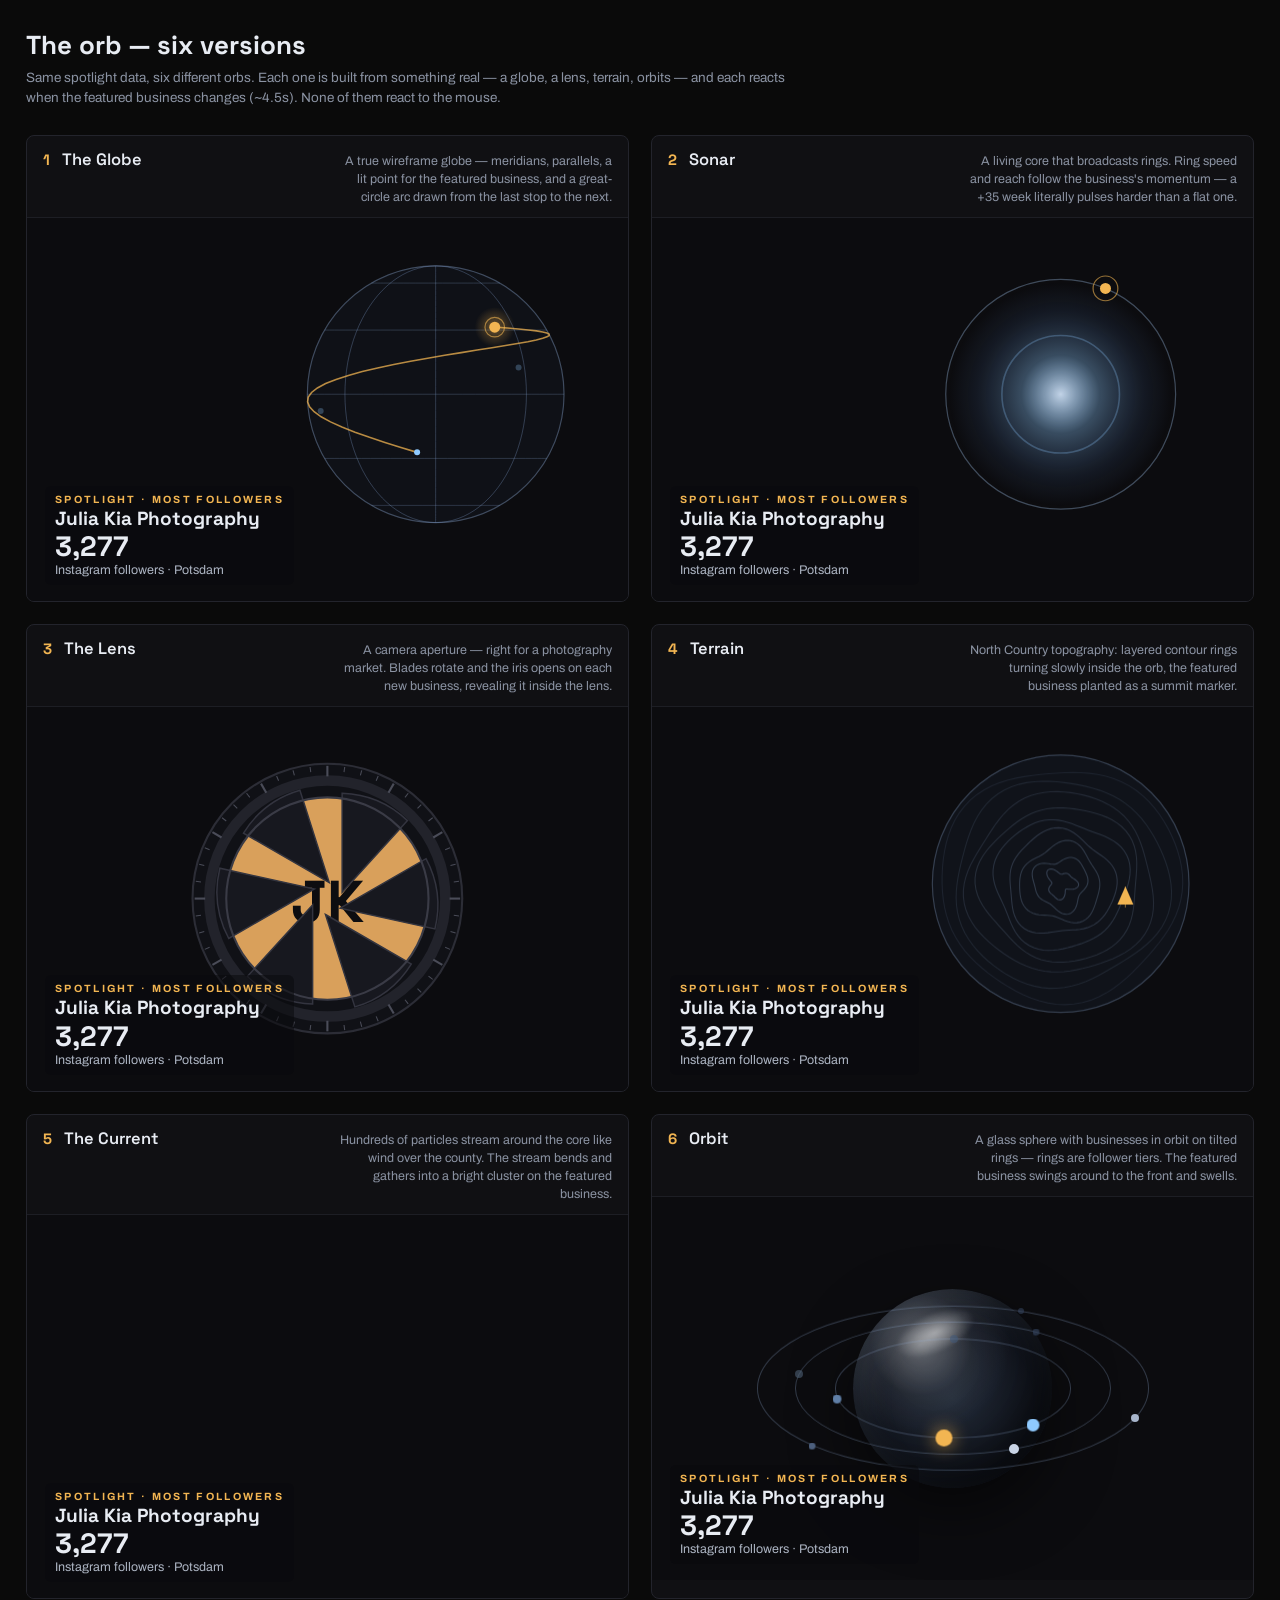
==== orbs.html @ 3eefdba8 "pulse sync: orbs.html" ====
<!DOCTYPE html>
<html lang="en">
<head>
<meta charset="utf-8">
<meta name="viewport" content="width=device-width, initial-scale=1">
<title>Spotlight — six orbs</title>
<link rel="preconnect" href="https://fonts.googleapis.com">
<link href="https://fonts.googleapis.com/css2?family=Space+Grotesk:wght@500;600;700&family=Archivo:wght@400;500;600;700&display=swap" rel="stylesheet">
<style>
  * { margin:0; padding:0; box-sizing:border-box; }
  body { background:#0a0a0a; color:#e8ecf3; font-family:'Archivo',system-ui,sans-serif; padding:28px 26px 60px; }
  h1 { font-family:'Space Grotesk',sans-serif; font-size:26px; font-weight:700; }
  .sub { color:#8b93a3; font-size:13.5px; margin-top:6px; max-width:780px; line-height:1.5; }
  .grid { display:grid; grid-template-columns:1fr 1fr; gap:22px; margin-top:26px; }
  @media (max-width: 980px) { .grid { grid-template-columns:1fr; } }
  .concept { border:1px solid #23242c; background:#101013; border-radius:8px; overflow:hidden; }
  .chead { padding:13px 16px 11px; border-bottom:1px solid #1d1e24; display:flex; gap:12px; align-items:baseline; }
  .cnum { font-family:'Space Grotesk',sans-serif; font-weight:700; color:#f2b552; font-size:15px; }
  .cname { font-family:'Space Grotesk',sans-serif; font-weight:600; font-size:16.5px; }
  .cdesc { color:#8b93a3; font-size:12.5px; margin-left:auto; text-align:right; max-width:48%; line-height:1.45; }
  .stage { position:relative; aspect-ratio:16/10.2; overflow:hidden; background:#0c0c0f; }
  .stage canvas { position:absolute; inset:0; width:100%; height:100%; }
  .eyebrow { font-size:10.5px; font-weight:700; letter-spacing:.22em; text-transform:uppercase; color:#f2b552; }
  .biz { font-family:'Space Grotesk',sans-serif; font-weight:700; font-size:19px; line-height:1.12; }
  .bignum { font-family:'Space Grotesk',sans-serif; font-weight:700; font-size:28px; line-height:1; }
  .cap { color:#aeb6c4; font-size:12.5px; }
  .label { position:absolute; left:18px; bottom:16px; display:grid; gap:3px; max-width:46%; z-index:5;
    background:rgba(10,10,13,.55); padding:8px 10px; border-radius:6px; }

  /* 3 · aperture */
  .ap-wrap { position:absolute; inset:0; display:grid; place-items:center; }
  .ap-svg { width:78%; height:88%; }
  .ap-rotor { transform-origin:200px 160px; transition:transform 1.4s cubic-bezier(.55,.06,.25,1); }
  .ap-core { transition:opacity .8s ease; }
  .ap-initial { font-family:'Space Grotesk',sans-serif; font-weight:700; fill:#0d0d10; }

  /* 6 · glass orbit */
  .glass { position:absolute; border-radius:50%;
    background:
      radial-gradient(circle at 34% 28%, rgba(255,255,255,.34) 0%, rgba(255,255,255,.06) 26%, rgba(255,255,255,0) 46%),
      radial-gradient(circle at 50% 55%, rgba(116,158,214,.20) 0%, rgba(64,92,138,.14) 52%, rgba(16,20,30,.25) 82%, rgba(6,8,12,.5) 100%);
    box-shadow: inset -18px -22px 44px rgba(0,0,0,.55), inset 10px 12px 30px rgba(180,205,240,.14), 0 24px 60px rgba(0,0,0,.5); }
  .glass-shine { position:absolute; border-radius:50%; background:radial-gradient(closest-side, rgba(255,255,255,.5), transparent);
    transform:rotate(-24deg); filter:blur(1px); }
  .orbitring { position:absolute; border:1.5px solid rgba(150,175,215,.30); border-radius:50%; transform:translate(-50%,-50%); }
  .orbit-scene { position:absolute; inset:0; perspective:900px; }
  .orbit-mid { position:absolute; left:50%; top:50%; transform-style:preserve-3d; }
  .planet { position:absolute; border-radius:50%; transform:translate(-50%,-50%); }
</style>
</head>
<body>
<h1>The orb — six versions</h1>
<p class="sub">Same spotlight data, six different orbs. Each one is built from something real — a globe, a lens, terrain, orbits — and each reacts when the featured business changes (~4.5s). None of them react to the mouse.</p>

<div class="grid">

  <section class="concept">
    <div class="chead"><span class="cnum">1</span><span class="cname">The Globe</span>
      <span class="cdesc">A true wireframe globe — meridians, parallels, a lit point for the featured business, and a great-circle arc drawn from the last stop to the next.</span></div>
    <div class="stage"><canvas id="orb1"></canvas><div class="label" data-label></div></div>
  </section>

  <section class="concept">
    <div class="chead"><span class="cnum">2</span><span class="cname">Sonar</span>
      <span class="cdesc">A living core that broadcasts rings. Ring speed and reach follow the business's momentum — a +35 week literally pulses harder than a flat one.</span></div>
    <div class="stage"><canvas id="orb2"></canvas><div class="label" data-label></div></div>
  </section>

  <section class="concept">
    <div class="chead"><span class="cnum">3</span><span class="cname">The Lens</span>
      <span class="cdesc">A camera aperture — right for a photography market. Blades rotate and the iris opens on each new business, revealing it inside the lens.</span></div>
    <div class="stage"><div class="ap-wrap">
      <svg class="ap-svg" viewBox="0 0 400 320">
        <circle cx="200" cy="160" r="128" fill="#101116" stroke="#2c2d36" stroke-width="2"/>
        <circle cx="200" cy="160" r="112" fill="none" stroke="#22232b" stroke-width="10"/>
        <g id="apticks"></g>
        <clipPath id="apclip"><circle cx="200" cy="160" r="96"/></clipPath>
        <g clip-path="url(#apclip)">
          <circle class="ap-core" id="apcore" cx="200" cy="160" r="96" fill="#8a5a34"/>
          <text class="ap-initial" id="apinitial" x="200" y="182" font-size="56" text-anchor="middle">JK</text>
        </g>
        <g class="ap-rotor" id="aprotor"></g>
        <circle cx="200" cy="160" r="96" fill="none" stroke="#3a3b46" stroke-width="2"/>
      </svg>
    </div><div class="label" data-label></div></div>
  </section>

  <section class="concept">
    <div class="chead"><span class="cnum">4</span><span class="cname">Terrain</span>
      <span class="cdesc">North Country topography: layered contour rings turning slowly inside the orb, the featured business planted as a summit marker.</span></div>
    <div class="stage"><canvas id="orb4"></canvas><div class="label" data-label></div></div>
  </section>

  <section class="concept">
    <div class="chead"><span class="cnum">5</span><span class="cname">The Current</span>
      <span class="cdesc">Hundreds of particles stream around the core like wind over the county. The stream bends and gathers into a bright cluster on the featured business.</span></div>
    <div class="stage"><canvas id="orb5"></canvas><div class="label" data-label></div></div>
  </section>

  <section class="concept">
    <div class="chead"><span class="cnum">6</span><span class="cname">Orbit</span>
      <span class="cdesc">A glass sphere with businesses in orbit on tilted rings — rings are follower tiers. The featured business swings around to the front and swells.</span></div>
    <div class="stage" id="orb6stage">
      <div class="orbit-scene"><div class="orbit-mid" id="orb6mid"></div></div>
      <div class="label" data-label></div>
    </div>
  </section>

</div>

<script>
const SLIDES = [
  { k:'Most followers', name:'Julia Kia Photography', num:'3,277', label:'Instagram followers · Potsdam', energy:.45, initial:'JK', hue:'#d9a05b' },
  { k:'Biggest mover', name:'Samarah Martin Photography', num:'+35', label:'followers in the last 7 days · Potsdam', energy:1, initial:'SM', hue:'#8fcaff' },
  { k:'Most named by AI', name:'JD Meyers Productions', num:'18 of 24', label:'assistant answers named this business', energy:.7, initial:'JM', hue:'#8d99ae' },
  { k:'Most reviews', name:'Heath Photography', num:'244', label:'Google reviews · 4.7 average · Canton', energy:.55, initial:'H', hue:'#cdb894' },
];
let slideIdx = 0;
setInterval(() => { slideIdx = (slideIdx + 1) % SLIDES.length; }, 4500);
function setLabels() {
  const s = SLIDES[slideIdx];
  document.querySelectorAll('[data-label]').forEach(el => {
    el.innerHTML = `<span class="eyebrow">Spotlight · ${s.k}</span>
      <span class="biz">${s.name}</span>
      <span><span class="bignum">${s.num}</span></span><span class="cap">${s.label}</span>`;
  });
}
setLabels();
setInterval(setLabels, 4500);
function fit(cv) {
  const r = cv.parentElement.getBoundingClientRect(), d = Math.min(2, devicePixelRatio || 1);
  cv.width = r.width * d; cv.height = r.height * d;
  const ctx = cv.getContext('2d'); ctx.setTransform(d, 0, 0, d, 0, 0);
  return { ctx, w: r.width, h: r.height };
}
const lerp = (a, b, p) => a + (b - a) * p;

/* ============ 1 · The Globe ============ */
(function globe() {
  const cv = document.getElementById('orb1'); if (!cv) return;
  let { ctx, w, h } = fit(cv);
  addEventListener('resize', () => ({ ctx, w, h } = fit(cv)));
  const PTS = SLIDES.map((s, i) => ({ lat: .55 - i * .34, lon: i * 1.85 + .4 }));
  let rot = 0, arc = null, lastIdx = 0;
  setInterval(() => { arc = { from: PTS[lastIdx], to: PTS[slideIdx], t0: performance.now() }; lastIdx = slideIdx; }, 4500);
  arc = { from: PTS[3], to: PTS[0], t0: performance.now() };
  function proj(lat, lon, R) {
    const lo = lon + rot;
    return { x: R * Math.cos(lat) * Math.sin(lo), y: -R * Math.sin(lat), z: R * Math.cos(lat) * Math.cos(lo) };
  }
  function frame(t) {
    requestAnimationFrame(frame);
    rot = t * .00011;
    ctx.clearRect(0, 0, w, h);
    const cx = w * .68, cy = h * .46, R = Math.min(w, h) * .335;
    ctx.beginPath(); ctx.arc(cx, cy, R, 0, 7); ctx.strokeStyle = 'rgba(150,180,220,.28)'; ctx.lineWidth = 1.2; ctx.stroke();
    ctx.beginPath(); ctx.arc(cx, cy, R, 0, 7); ctx.fillStyle = 'rgba(70,100,150,.06)'; ctx.fill();
    // parallels
    for (let la = -60; la <= 60; la += 30) {
      const lat = la * Math.PI / 180; ctx.beginPath();
      for (let k = 0; k <= 60; k++) { const p = proj(lat, k / 60 * Math.PI * 2 - rot, R); const X = cx + p.x, Y = cy + p.y; k ? ctx.lineTo(X, Y) : ctx.moveTo(X, Y); }
      ctx.strokeStyle = 'rgba(140,170,215,.13)'; ctx.lineWidth = 1; ctx.stroke();
    }
    // meridians
    for (let m = 0; m < 8; m++) {
      const lon0 = m * Math.PI / 4; ctx.beginPath();
      for (let k = 0; k <= 50; k++) { const p = proj(-Math.PI / 2 + k / 50 * Math.PI, lon0 - rot, R); const X = cx + p.x, Y = cy + p.y; k ? ctx.lineTo(X, Y) : ctx.moveTo(X, Y); }
      ctx.strokeStyle = 'rgba(140,170,215,.16)'; ctx.stroke();
    }
    // great-circle arc from -> to
    const A = arc.from, Bp = arc.to, p = Math.min(1, (t - arc.t0) / 1300), e = 1 - Math.pow(1 - p, 3);
    ctx.beginPath();
    for (let k = 0; k <= 40 * e; k++) {
      const f = k / 40, lat = lerp(A.lat, Bp.lat, f) + Math.sin(f * Math.PI) * .22, lon = lerp(A.lon, Bp.lon, f);
      const q = proj(lat, lon, R); const X = cx + q.x, Y = cy + q.y; k ? ctx.lineTo(X, Y) : ctx.moveTo(X, Y);
    }
    ctx.strokeStyle = 'rgba(242,181,82,.75)'; ctx.lineWidth = 1.6; ctx.stroke();
    // points
    PTS.forEach((pt, i) => {
      const q = proj(pt.lat, pt.lon, R), X = cx + q.x, Y = cy + q.y, front = q.z > -R * .15;
      ctx.globalAlpha = front ? 1 : .28;
      if (i === slideIdx) {
        const g = ctx.createRadialGradient(X, Y, 0, X, Y, 20);
        g.addColorStop(0, 'rgba(242,181,82,.4)'); g.addColorStop(1, 'rgba(242,181,82,0)');
        ctx.beginPath(); ctx.arc(X, Y, 20, 0, 7); ctx.fillStyle = g; ctx.fill();
        ctx.beginPath(); ctx.arc(X, Y, 5.5, 0, 7); ctx.fillStyle = '#f2b552'; ctx.fill();
        ctx.beginPath(); ctx.arc(X, Y, 10 + Math.sin(t * .004) * 2.4, 0, 7); ctx.strokeStyle = 'rgba(242,181,82,.6)'; ctx.lineWidth = 1.2; ctx.stroke();
      } else {
        ctx.beginPath(); ctx.arc(X, Y, 3, 0, 7); ctx.fillStyle = '#8fcaff'; ctx.fill();
      }
      ctx.globalAlpha = 1;
    });
  }
  requestAnimationFrame(frame);
})();

/* ============ 2 · Sonar ============ */
(function sonar() {
  const cv = document.getElementById('orb2'); if (!cv) return;
  let { ctx, w, h } = fit(cv);
  addEventListener('resize', () => ({ ctx, w, h } = fit(cv)));
  let rings = [], lastEmit = 0;
  function frame(t) {
    requestAnimationFrame(frame);
    const s = SLIDES[slideIdx], en = s.energy;
    ctx.clearRect(0, 0, w, h);
    const cx = w * .68, cy = h * .46, R = Math.min(w, h) * .30;
    const interval = 1500 - en * 800;
    if (t - lastEmit > interval) { rings.push({ t0: t }); lastEmit = t; }
    rings = rings.filter(r => t - r.t0 < 2600);
    rings.forEach(r => {
      const p = (t - r.t0) / 2600, rad = R * .3 + p * R * (1.15 + en * .5);
      ctx.beginPath(); ctx.arc(cx, cy, rad, 0, 7);
      ctx.strokeStyle = `rgba(143,202,255,${(.34 * (1 - p)).toFixed(3)})`; ctx.lineWidth = 1.6; ctx.stroke();
    });
    const pulse = 1 + Math.sin(t * (.002 + en * .003)) * .03;
    const g = ctx.createRadialGradient(cx, cy, 0, cx, cy, R * pulse);
    g.addColorStop(0, 'rgba(214,233,255,.9)'); g.addColorStop(.35, 'rgba(143,202,255,.34)');
    g.addColorStop(.75, 'rgba(80,120,180,.12)'); g.addColorStop(1, 'rgba(80,120,180,0)');
    ctx.beginPath(); ctx.arc(cx, cy, R * pulse, 0, 7); ctx.fillStyle = g; ctx.fill();
    ctx.beginPath(); ctx.arc(cx, cy, R, 0, 7); ctx.strokeStyle = 'rgba(160,195,235,.35)'; ctx.lineWidth = 1.2; ctx.stroke();
    // featured marker riding the rim at the energy angle
    const ang = -Math.PI / 2 + Math.sin(t * .0006) * .5;
    const mx = cx + Math.cos(ang) * R, my = cy + Math.sin(ang) * R;
    ctx.beginPath(); ctx.arc(mx, my, 5.5, 0, 7); ctx.fillStyle = '#f2b552'; ctx.fill();
    ctx.beginPath(); ctx.arc(mx, my, 10 + Math.sin(t * .005) * 2.4, 0, 7); ctx.strokeStyle = 'rgba(242,181,82,.6)'; ctx.lineWidth = 1.2; ctx.stroke();
  }
  requestAnimationFrame(frame);
})();

/* ============ 3 · The Lens (aperture) ============ */
(function lens() {
  const rotor = document.getElementById('aprotor'), ticks = document.getElementById('apticks');
  const core = document.getElementById('apcore'), initial = document.getElementById('apinitial');
  if (!rotor) return;
  let blades = '';
  for (let i = 0; i < 6; i++) {
    blades += `<path d="M200 160 L200 66 A94 94 0 0 1 262 92 Z" fill="#17181f" stroke="#33343f" stroke-width="1.4"
      transform="rotate(${i * 60} 200 160) translate(14 -6)"/>`;
  }
  rotor.innerHTML = blades;
  let tickHtml = '';
  for (let i = 0; i < 48; i++) {
    const a = i / 48 * Math.PI * 2, big = i % 4 === 0;
    const r1 = big ? 116 : 121, r2 = 126;
    tickHtml += `<line x1="${200 + Math.cos(a) * r1}" y1="${160 + Math.sin(a) * r1}" x2="${200 + Math.cos(a) * r2}" y2="${160 + Math.sin(a) * r2}" stroke="#4a4c58" stroke-width="${big ? 2 : 1}"/>`;
  }
  ticks.innerHTML = tickHtml;
  let turns = 0;
  function apply() {
    const s = SLIDES[slideIdx];
    turns += 1;
    rotor.style.transform = `rotate(${turns * 60}deg)`;
    core.setAttribute('fill', s.hue);
    initial.textContent = s.initial;
  }
  apply();
  setInterval(apply, 4500);
})();

/* ============ 4 · Terrain ============ */
(function terrain() {
  const cv = document.getElementById('orb4'); if (!cv) return;
  let { ctx, w, h } = fit(cv);
  addEventListener('resize', () => ({ ctx, w, h } = fit(cv)));
  function frame(t) {
    requestAnimationFrame(frame);
    ctx.clearRect(0, 0, w, h);
    const cx = w * .68, cy = h * .46, R = Math.min(w, h) * .335;
    ctx.save();
    ctx.beginPath(); ctx.arc(cx, cy, R, 0, 7); ctx.clip();
    ctx.fillStyle = '#10131a'; ctx.fillRect(cx - R, cy - R, R * 2, R * 2);
    for (let ring = 9; ring >= 1; ring--) {
      const base = R * ring / 9.6;
      ctx.beginPath();
      for (let k = 0; k <= 90; k++) {
        const a = k / 90 * Math.PI * 2;
        const wob = Math.sin(a * 3 + t * .00021 + ring * 1.7) * R * .028 + Math.sin(a * 5 - t * .00013 + ring * .8) * R * .017;
        const X = cx + Math.cos(a) * (base + wob), Y = cy + Math.sin(a) * (base + wob) * .96;
        k ? ctx.lineTo(X, Y) : ctx.moveTo(X, Y);
      }
      ctx.closePath();
      ctx.strokeStyle = `rgba(150,180,220,${.10 + (9 - ring) * .022})`; ctx.lineWidth = 1.1; ctx.stroke();
    }
    // summit marker for the featured business, slowly circling the high ground
    const sa = t * .00016 + slideIdx * 1.9, sr = R * .52;
    const sx = cx + Math.cos(sa) * sr, sy = cy + Math.sin(sa) * sr * .96;
    ctx.beginPath(); ctx.moveTo(sx, sy - 13); ctx.lineTo(sx + 8, sy + 5); ctx.lineTo(sx - 8, sy + 5); ctx.closePath();
    ctx.fillStyle = '#f2b552'; ctx.fill();
    ctx.beginPath(); ctx.moveTo(sx, sy - 13); ctx.lineTo(sx, sy + 8); ctx.strokeStyle = 'rgba(242,181,82,.5)'; ctx.stroke();
    ctx.restore();
    ctx.beginPath(); ctx.arc(cx, cy, R, 0, 7); ctx.strokeStyle = 'rgba(150,180,220,.3)'; ctx.lineWidth = 1.2; ctx.stroke();
  }
  requestAnimationFrame(frame);
})();

/* ============ 5 · The Current ============ */
(function current() {
  const cv = document.getElementById('orb5'); if (!cv) return;
  let { ctx, w, h } = fit(cv);
  addEventListener('resize', () => ({ ctx, w, h } = fit(cv)));
  const N = 380, ps = [];
  for (let i = 0; i < N; i++) ps.push({ a: Math.random() * 7, r: .25 + Math.random() * .72, sp: .5 + Math.random() * .9, sz: .8 + Math.random() * 1.5 });
  function frame(t) {
    const cx = w * .68, cy = h * .46, R = Math.min(w, h) * .335;
    ctx.fillStyle = 'rgba(12,12,15,.16)'; ctx.fillRect(0, 0, w, h);
    ctx.beginPath(); ctx.arc(cx, cy, R, 0, 7); ctx.strokeStyle = 'rgba(150,180,220,.20)'; ctx.lineWidth = 1.1; ctx.stroke();
    const fx = cx + Math.cos(t * .00023 + slideIdx) * R * .42, fy = cy + Math.sin(t * .00031 + slideIdx * 2.0) * R * .30;
    ps.forEach(p => {
      p.a += .0035 * p.sp + Math.sin(t * .0004 + p.r * 6) * .0006;
      const swirl = Math.sin(p.a * 2 + t * .0005) * .05;
      const px = cx + Math.cos(p.a) * R * (p.r + swirl), py = cy + Math.sin(p.a) * R * (p.r + swirl) * .94;
      const d = Math.hypot(px - fx, py - fy), near = Math.max(0, 1 - d / (R * .8));
      ctx.beginPath(); ctx.arc(px, py, p.sz + near * 1.6, 0, 7);
      ctx.fillStyle = near > .45 ? `rgba(242,181,82,${.35 + near * .6})` : `rgba(143,202,255,${.14 + near * .3})`;
      ctx.fill();
    });
    const g = ctx.createRadialGradient(fx, fy, 0, fx, fy, 26);
    g.addColorStop(0, 'rgba(242,181,82,.35)'); g.addColorStop(1, 'rgba(242,181,82,0)');
    ctx.beginPath(); ctx.arc(fx, fy, 26, 0, 7); ctx.fillStyle = g; ctx.fill();
    ctx.beginPath(); ctx.arc(fx, fy, 4.6, 0, 7); ctx.fillStyle = '#f2b552'; ctx.fill();
  }
  requestAnimationFrame(frame);
})();

/* ============ 6 · Orbit ============ */
(function orbit() {
  const mid = document.getElementById('orb6mid'), stage = document.getElementById('orb6stage');
  if (!mid) return;
  const TIERS = [
    { r: 118, tilt: 66, speed: .00021, planets: [{ s: 13, c: '#8fcaff', a: .5 }, { s: 9, c: '#5f7ea6', a: 2.6 }, { s: 8, c: '#43597a', a: 4.4 }] },
    { r: 158, tilt: 62, speed: -.00015, planets: [{ s: 10, c: '#c9d4e6', a: 1.4 }, { s: 8, c: '#54687f', a: 3.6 }, { s: 7, c: '#3c4f6e', a: 5.5 }] },
    { r: 196, tilt: 70, speed: .00011, planets: [{ s: 8, c: '#a8b6cc', a: .2 }, { s: 7, c: '#4c5f7d', a: 2.2 }, { s: 6, c: '#374863', a: 4.9 }] },
  ];
  const FLAT = .42; // vertical squash of the orbit ellipses
  function build() {
    const rect = stage.getBoundingClientRect(), S = Math.min(rect.width, rect.height) * .52;
    mid.innerHTML = `<div class="glass" style="width:${S}px;height:${S}px;left:${-S / 2}px;top:${-S / 2}px;position:absolute"></div>
      <div class="glass-shine" style="width:${S * .42}px;height:${S * .2}px;left:${-S * .3}px;top:${-S * .38}px;position:absolute"></div>` +
      TIERS.map(tier => `<div class="orbitring" style="width:${tier.r * 2}px;height:${tier.r * 2 * FLAT}px;left:0;top:0"></div>`).join('') +
      TIERS.map((tier, ti) => tier.planets.map((p, pi) =>
        `<span class="planet" data-planet="${ti}-${pi}" style="width:${p.s}px;height:${p.s}px;background:${p.c}"></span>`).join('')).join('') +
      `<span class="planet" id="orbhero" style="width:17px;height:17px;background:#f2b552;box-shadow:0 0 18px rgba(242,181,82,.8);z-index:6"></span>`;
  }
  build();
  addEventListener('resize', build);
  function frame(t) {
    requestAnimationFrame(frame);
    TIERS.forEach((tier, ti) => {
      tier.planets.forEach((p, pi) => {
        const el = mid.querySelector(`[data-planet="${ti}-${pi}"]`); if (!el) return;
        const a = p.a + t * tier.speed;
        el.style.left = (Math.cos(a) * tier.r) + 'px';
        el.style.top = (Math.sin(a) * tier.r * FLAT) + 'px';
        el.style.zIndex = Math.sin(a) > 0 ? 4 : 1;
        el.style.opacity = Math.sin(a) > 0 ? 1 : .55;
      });
    });
    const hero = document.getElementById('orbhero');
    if (hero) {
      const a = Math.PI / 2 + Math.sin(t * .0004 + slideIdx * 1.7) * .12, tier = TIERS[0];
      hero.style.left = (Math.cos(a) * tier.r) + 'px';
      hero.style.top = (Math.sin(a) * tier.r * FLAT) + 'px';
    }
  }
  requestAnimationFrame(frame);
})();
</script>
</body>
</html>
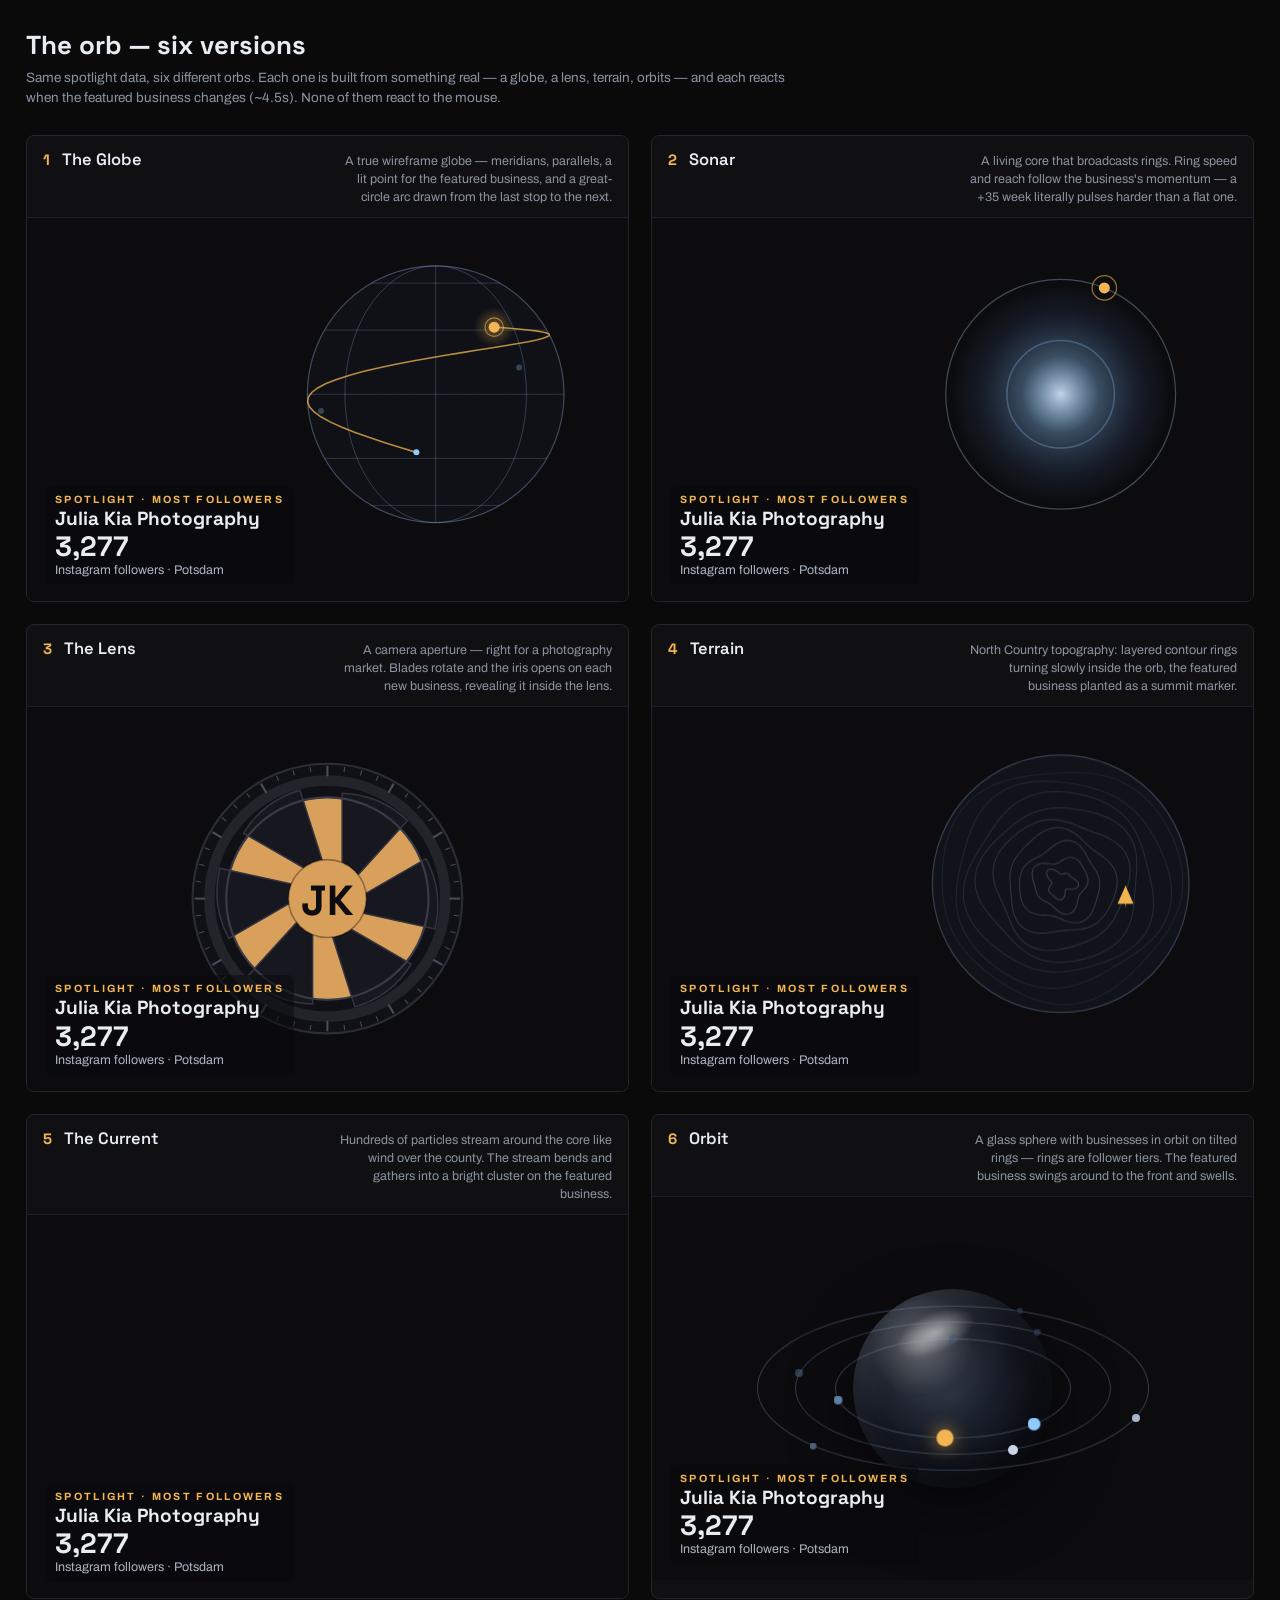
==== commit 3e3c41c7: "pulse sync: orbs.html" ====
--- a/orbs.html
+++ b/orbs.html
@@ -77,10 +77,11 @@
         <clipPath id="apclip"><circle cx="200" cy="160" r="96"/></clipPath>
         <g clip-path="url(#apclip)">
           <circle class="ap-core" id="apcore" cx="200" cy="160" r="96" fill="#8a5a34"/>
-          <text class="ap-initial" id="apinitial" x="200" y="182" font-size="56" text-anchor="middle">JK</text>
         </g>
         <g class="ap-rotor" id="aprotor"></g>
         <circle cx="200" cy="160" r="96" fill="none" stroke="#3a3b46" stroke-width="2"/>
+        <circle class="ap-core" id="apbadge" cx="200" cy="160" r="37" fill="#8a5a34" stroke="rgba(0,0,0,.35)" stroke-width="1.5"/>
+        <text class="ap-initial" id="apinitial" x="200" y="176" font-size="40" text-anchor="middle">JK</text>
       </svg>
     </div><div class="label" data-label></div></div>
   </section>
@@ -231,7 +232,7 @@
 /* ============ 3 · The Lens (aperture) ============ */
 (function lens() {
   const rotor = document.getElementById('aprotor'), ticks = document.getElementById('apticks');
-  const core = document.getElementById('apcore'), initial = document.getElementById('apinitial');
+  const core = document.getElementById('apcore'), badge = document.getElementById('apbadge'), initial = document.getElementById('apinitial');
   if (!rotor) return;
   let blades = '';
   for (let i = 0; i < 6; i++) {
@@ -252,6 +253,7 @@
     turns += 1;
     rotor.style.transform = `rotate(${turns * 60}deg)`;
     core.setAttribute('fill', s.hue);
+    if (badge) badge.setAttribute('fill', s.hue);
     initial.textContent = s.initial;
   }
   apply();
